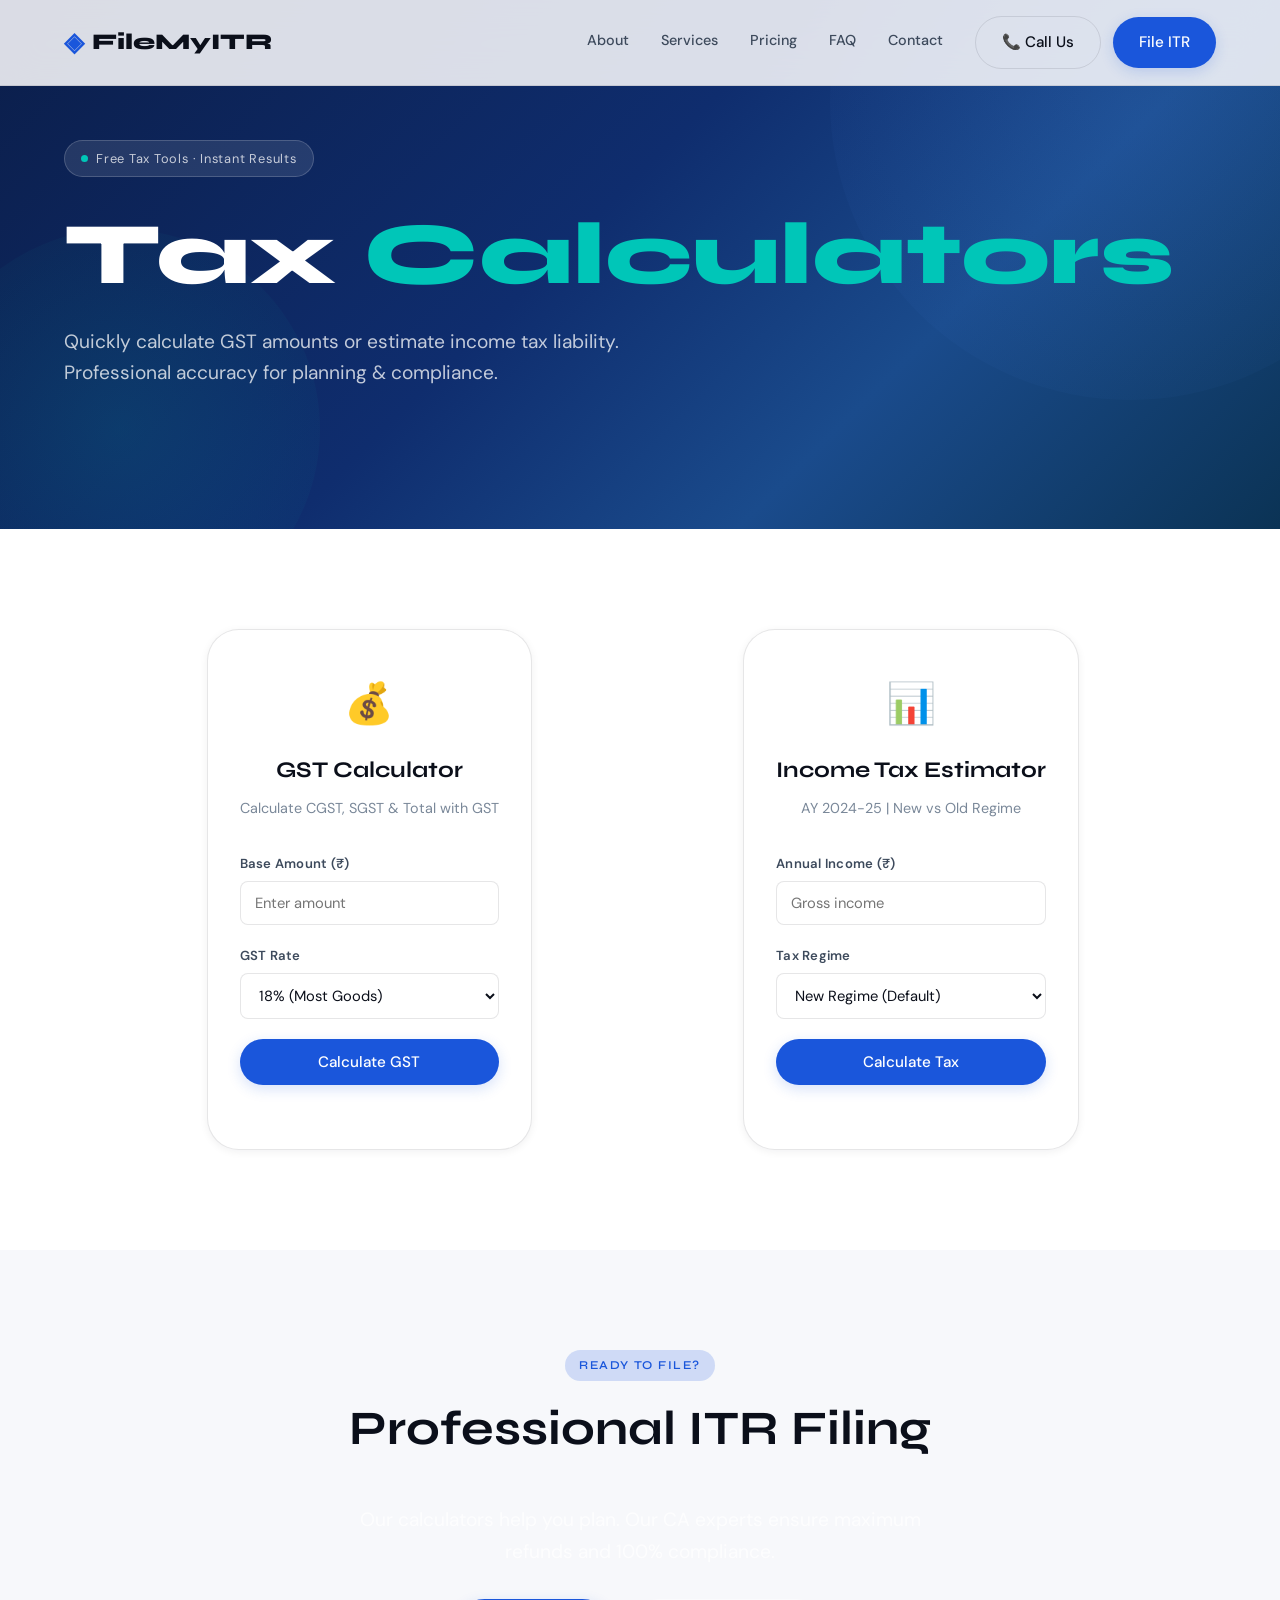
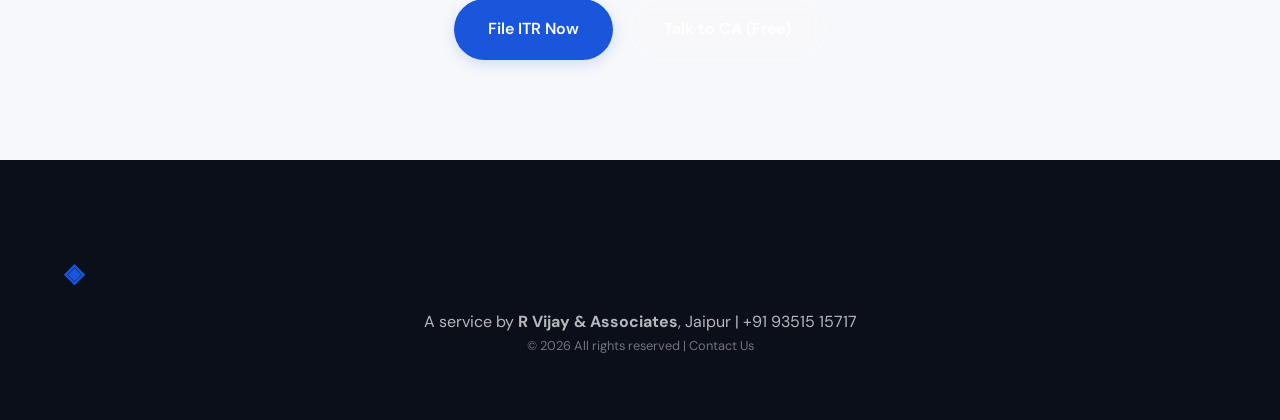
==== tax.html @ 410bfda1 "Add files via upload" ====
<!DOCTYPE html>
<html lang="en">
<head>
  <meta charset="UTF-8">
  <meta name="viewport" content="width=device-width, initial-scale=1.0">
  <title>Tax Calculator | FileMyITR — R Vijay & Associates, Jaipur</title>
  <meta name="description" content="Free GST and Income Tax calculator. Instant calculations for accurate tax planning.">
  
  <link rel="preconnect" href="https://fonts.googleapis.com">
  <link rel="preconnect" href="https://fonts.gstatic.com" crossorigin>
  <link href="https://fonts.googleapis.com/css2?family=Syne:wght@400;500;600;700;800&family=DM+Sans:ital,opsz,wght@0,9..40,300;0,9..40,400;0,9..40,500;1,9..40,300&display=swap" rel="stylesheet">
  <link rel="stylesheet" href="style.css">
</head>
<body>

  <!-- NAVBAR - Copied from index.html -->
  <header class="navbar" id="navbar">
    <div class="container nav-inner">
      <a href="index.html" class="logo">
        <span class="logo-icon">◈</span>
        <span>FileMyITR</span>
      </a>
      <nav class="nav-links" id="navLinks">
        <a href="index.html#about">About</a>
        <a href="index.html#services">Services</a>
        <a href="index.html#pricing">Pricing</a>
        <a href="index.html#faq">FAQ</a>
        <a href="index.html#contact">Contact</a>
      </nav>
      <div class="nav-right">
        <a href="tel:+919351515717" class="btn btn-ghost">📞 Call Us</a>
        <a href="index.html#contact" class="btn btn-primary">File ITR</a>
        <button class="hamburger" id="hamburger" aria-label="Menu">
          <span></span><span></span><span></span>
        </button>
      </div>
    </div>
  </header>

  <!-- HERO CALCULATOR SECTION -->
  <section class="hero-calculator">
    <div class="hero-bg-shapes">
      <div class="shape shape-1"></div>
      <div class="shape shape-2"></div>
    </div>
    <div class="container">
      <div class="hero-badge">
        <span class="badge-dot"></span>
        Free Tax Tools · Instant Results
      </div>
      <h1 class="hero-title">
        Tax <em>Calculators</em>
      </h1>
      <p class="hero-sub">Quickly calculate GST amounts or estimate income tax liability. Professional accuracy for planning & compliance.</p>
    </div>
  </section>

  <!-- CALCULATORS GRID -->
  <section class="calculators section-pad">
    <div class="container">
      
      <!-- GST Calculator -->
      <div class="calc-card">
        <div class="calc-header">
          <div class="mini-icon">💰</div>
          <h3>GST Calculator</h3>
          <p>Calculate CGST, SGST & Total with GST</p>
        </div>
        
        <div class="calc-form">
          <div class="field">
            <label>Base Amount (₹)</label>
            <input type="number" id="gstAmount" placeholder="Enter amount" min="0" step="0.01">
          </div>
          <div class="field">
            <label>GST Rate</label>
            <select id="gstRate">
              <option value="5">5% (Restaurant)</option>
              <option value="12">12% (Standard)</option>
              <option value="18" selected>18% (Most Goods)</option>
              <option value="28">28% (Luxury)</option>
            </select>
          </div>
          <button class="btn btn-primary btn-full" onclick="calcGST()">Calculate GST</button>
        </div>

        <div id="gstResult" class="calc-result" style="display:none;">
          <div class="invoice-box">
            <div class="line"><span>Base Amount</span><span id="baseAmt">₹0</span></div>
            <div class="line"><span>CGST (@ <span id="cgstRate">9</span>%)</span><span id="cgstAmt">₹0</span></div>
            <div class="line"><span>SGST (@ <span id="sgstRate">9</span>%)</span><span id="sgstAmt">₹0</span></div>
            <hr>
            <div class="line total"><span>Invoice Total</span><span id="totalGst">₹0</span></div>
          </div>
        </div>
      </div>

      <!-- Income Tax Calculator -->
      <div class="calc-card">
        <div class="calc-header">
          <div class="mini-icon">📊</div>
          <h3>Income Tax Estimator</h3>
          <p>AY 2024-25 | New vs Old Regime</p>
        </div>
        
        <div class="calc-form">
          <div class="field">
            <label>Annual Income (₹)</label>
            <input type="number" id="incomeAmt" placeholder="Gross income" min="0" step="1000">
          </div>
          <div class="field">
            <label>Tax Regime</label>
            <select id="taxRegime">
              <option value="new">New Regime (Default)</option>
              <option value="old">Old Regime (with deductions)</option>
            </select>
          </div>
          <button class="btn btn-primary btn-full" onclick="calcIncomeTax()">Calculate Tax</button>
        </div>

        <div id="taxResult" class="calc-result" style="display:none;">
          <div class="invoice-box">
            <div class="line"><span>Gross Income</span><span id="grossInc">₹0</span></div>
            <hr>
            <div class="line"><span>Tax Payable</span><span id="taxPayable">₹0</span></div>
            <div class="line total"><span>Net Income (After Tax)</span><span id="netIncome">₹0</span></div>
          </div>
        </div>
      </div>

    </div>
  </section>

  <!-- CTA SECTION -->
  <section class="cta-section section-pad">
    <div class="container">
      <div class="text-center">
        <p class="label-tag">Ready to File?</p>
        <h2 class="section-heading">Professional ITR Filing</h2>
        <p class="hero-sub" style="max-width: 580px; margin: 0 auto 2rem;">Our calculators help you plan. Our CA experts ensure maximum refunds and 100% compliance.</p>
        <div style="display: flex; gap: 1rem; justify-content: center; flex-wrap: wrap;">
          <a href="index.html#contact" class="btn btn-primary btn-lg">File ITR Now</a>
          <a href="tel:+919351515717" class="btn btn-outline btn-lg">Talk to CA (Free)</a>
        </div>
      </div>
    </div>
  </section>

  <!-- FOOTER - Simplified -->
  <footer class="footer">
    <div class="container">
      <div style="text-align: center; padding: 2rem 0;">
        <div class="logo" style="margin-bottom: 1rem;">
          <span class="logo-icon">◈</span>
          <span>FileMyITR</span>
        </div>
        <p>A service by <strong>R Vijay & Associates</strong>, Jaipur | <a href="tel:+919351515717">+91 93515 15717</a></p>
        <p style="font-size: 0.8rem; opacity: 0.6;">© 2026 All rights reserved | <a href="index.html#contact">Contact Us</a></p>
      </div>
    </div>
  </footer>

  <script src="script.js"></script>
  <script>
    // GST Calculator (Enhanced)
    function calcGST() {
      const amount = parseFloat(document.getElementById('gstAmount').value) || 0;
      const rate = parseFloat(document.getElementById('gstRate').value);
      
      if (amount <= 0) return;

      const gstAmt = (amount * rate) / 100;
      const cgst = gstAmt / 2;
      const sgst = gstAmt / 2;
      const total = amount + gstAmt;

      document.getElementById('baseAmt').textContent = `₹${amount.toLocaleString()}`;
      document.getElementById('cgstRate').textContent = (rate/2);
      document.getElementById('cgstAmt').textContent = `₹${cgst.toLocaleString(undefined, {minimumFractionDigits: 0, maximumFractionDigits: 2})}`;
      document.getElementById('sgstRate').textContent = (rate/2);
      document.getElementById('sgstAmt').textContent = `₹${sgst.toLocaleString(undefined, {minimumFractionDigits: 0, maximumFractionDigits: 2})}`;
      document.getElementById('totalGst').textContent = `₹${total.toLocaleString(undefined, {minimumFractionDigits: 0, maximumFractionDigits: 2})}`;
      
      document.getElementById('gstResult').style.display = 'block';
    }

    // Income Tax Calculator (AY 2024-25 New Regime Simplified)
    function calcIncomeTax() {
      const income = parseFloat(document.getElementById('incomeAmt').value) || 0;
      const regime = document.getElementById('taxRegime').value;
      
      if (income <= 0) return;

      let tax = 0;
      if (regime === 'new') {
        // New Tax Regime AY 2024-25 (rebate up to 7L)
        if (income <= 300000) tax = 0;
        else if (income <= 700000) tax = Math.max(0, (income - 300000) * 0.05 - 25000); // rebate
        else if (income <= 1000000) tax = 25000 + (income - 700000) * 0.10;
        else if (income <= 1200000) tax = 75000 + (income - 1000000) * 0.15;
        else if (income <= 1500000) tax = 135000 + (income - 1200000) * 0.20;
        else tax = 195000 + (income - 1500000) * 0.30;
      } else {
        // Old Regime (simplified without deductions)
        if (income <= 250000) tax = 0;
        else if (income <= 500000) tax = (income - 250000) * 0.05;
        else if (income <= 1000000) tax = 12500 + (income - 500000) * 0.20;
        else tax = 112500 + (income - 1000000) * 0.30;
      }

      const netIncome = income - tax;

      document.getElementById('grossInc').textContent = `₹${income.toLocaleString()}`;
      document.getElementById('taxPayable').textContent = `₹${Math.round(tax).toLocaleString()}`;
      document.getElementById('netIncome').textContent = `₹${Math.round(netIncome).toLocaleString()}`;
      
      document.getElementById('taxResult').style.display = 'block';
    }

    // Auto-hide navbar links pointing to index sections
    document.querySelectorAll('nav a[href^="#"]').forEach(link => {
      link.href = link.href.replace('#', 'index.html#');
    });
  </script>
</body>
</html>
---- style.css ----
/* ═══════════════════════════════════════════
   FileMyITR — Professional Stylesheet
   R Vijay & Associates, Jaipur
   Theme: Clean Editorial / Finance Professional
═══════════════════════════════════════════ */

/* ── Reset & Base ── */
*, *::before, *::after {
  box-sizing: border-box;
  margin: 0;
  padding: 0;
}

:root {
  /* Core Palette */
  --ink:        #0b0f1a;
  --ink-light:  #3d4a5c;
  --ink-muted:  #7a8899;
  --surface:    #f7f8fb;
  --surface-2:  #eef1f7;
  --white:      #ffffff;

  /* Brand */
  --brand:      #1a56db;
  --brand-dark: #1442b5;
  --brand-glow: rgba(26, 86, 219, 0.18);
  --accent:     #00c6b8;
  --accent-soft:rgba(0, 198, 184, 0.12);

  /* Utility */
  --success:    #10b981;
  --border:     rgba(11, 15, 26, 0.10);
  --shadow-sm:  0 2px 8px rgba(11,15,26,0.06);
  --shadow-md:  0 8px 30px rgba(11,15,26,0.10);
  --shadow-lg:  0 20px 60px rgba(11,15,26,0.14);

  /* Type */
  --font-display: 'Syne', sans-serif;
  --font-body:    'DM Sans', sans-serif;

  /* Spacing */
  --section-pad: 100px 20px;
  --radius-sm:   8px;
  --radius-md:   14px;
  --radius-lg:   24px;
  --radius-xl:   32px;
}

html { scroll-behavior: smooth; }

body {
  font-family: var(--font-body);
  background: var(--surface);
  color: var(--ink);
  line-height: 1.65;
  overflow-x: hidden;
  -webkit-font-smoothing: antialiased;
}

a { text-decoration: none; color: inherit; }

img { max-width: 100%; display: block; }

ul { list-style: none; padding: 0; }

.container {
  max-width: 1200px;
  margin: 0 auto;
  padding: 0 24px;
}

.section-pad { padding: var(--section-pad); }

.text-center { text-align: center; }

/* ── Typography ── */
.label-tag {
  display: inline-block;
  font-family: var(--font-display);
  font-size: 0.75rem;
  font-weight: 600;
  letter-spacing: 0.12em;
  text-transform: uppercase;
  color: var(--brand);
  background: var(--brand-glow);
  padding: 6px 14px;
  border-radius: 50px;
  margin-bottom: 1.2rem;
}

.text-center .label-tag {
  display: block;
  width: fit-content;
  margin-left: auto;
  margin-right: auto;
}

.section-heading {
  font-family: var(--font-display);
  font-size: clamp(2rem, 4vw, 3rem);
  font-weight: 700;
  color: var(--ink);
  line-height: 1.15;
  margin-bottom: 3rem;
}

/* ── Buttons ── */
.btn {
  display: inline-flex;
  align-items: center;
  gap: 8px;
  font-family: var(--font-body);
  font-size: 0.95rem;
  font-weight: 500;
  padding: 13px 26px;
  border-radius: 50px;
  border: none;
  cursor: pointer;
  transition: all 0.2s ease;
  white-space: nowrap;
}

.btn-sm {
  padding: 10px 20px;
  font-size: 0.9rem;
}

.btn-primary {
  background: var(--brand);
  color: var(--white);
  box-shadow: 0 4px 14px var(--brand-glow);
}
.btn-primary:hover {
  background: var(--brand-dark);
  transform: translateY(-2px);
  box-shadow: 0 6px 20px rgba(26, 86, 219, 0.30);
}

.btn-ghost {
  background: transparent;
  color: var(--ink);
  border: 1.5px solid var(--border);
}
.btn-ghost:hover {
  background: var(--surface-2);
}

.btn-outline {
  background: rgba(255,255,255,0.12);
  color: var(--white);
  border: 1.5px solid rgba(255,255,255,0.35);
  backdrop-filter: blur(8px);
}
.btn-outline:hover {
  background: rgba(255,255,255,0.22);
  border-color: rgba(255,255,255,0.6);
}

.btn-outline-dark {
  background: transparent;
  color: var(--ink);
  border: 1.5px solid var(--border);
}
.btn-outline-dark:hover {
  background: var(--surface-2);
  border-color: var(--brand);
  color: var(--brand);
}

.btn-lg {
  padding: 16px 34px;
  font-size: 1rem;
  font-weight: 600;
}

.btn-full {
  width: 100%;
  justify-content: center;
}

.btn-arrow {
  transition: transform 0.2s;
}
.btn:hover .btn-arrow { transform: translateX(4px); }

/* ══════════════════════════════
   TAX CALCULATOR PAGE STYLES
══════════════════════════════ */
.hero-calculator {
  background: linear-gradient(135deg, #0b1e4a 0%, #0f2d6e 45%, #1a4b8c 70%, #0b3355 100%);
  color: var(--white);
  padding: 140px 24px 100px;
  position: relative;
  overflow: hidden;
}

.calculators {
  background: var(--white);
}

.calc-card {
  background: var(--white);
  border: 1px solid var(--border);
  border-radius: var(--radius-xl);
  padding: 2.5rem 2rem;
  max-width: 500px;
  margin: 0 auto;
  box-shadow: var(--shadow-sm);
}

.calc-header {
  text-align: center;
  margin-bottom: 2rem;
}

.calc-header .mini-icon {
  font-size: 2.5rem;
  margin-bottom: 1rem;
  display: block;
}

.calc-header h3 {
  font-family: var(--font-display);
  font-size: 1.4rem;
  margin-bottom: 0.5rem;
}

.calc-header p {
  color: var(--ink-muted);
  font-size: 0.9rem;
}

.calculators .container {
  display: grid;
  grid-template-columns: repeat(auto-fit, minmax(450px, 1fr));
  gap: 2rem;
  max-width: 1100px;
}

.calc-form {
  margin-bottom: 1.5rem;
}

.calc-form .field {
  margin-bottom: 1.25rem;
}

.calc-result {
  background: var(--surface);
  border-radius: var(--radius-md);
  padding: 1.5rem;
  border: 1px solid var(--border);
}

.invoice-box {
  font-size: 0.95rem;
}

.invoice-box .line {
  display: flex;
  justify-content: space-between;
  padding: 0.75rem 0;
  border-bottom: 1px solid var(--border);
}

.invoice-box .line:last-child {
  border-bottom: none;
  font-weight: 600;
  color: var(--ink);
  margin-top: 0.5rem;
}

.invoice-box hr {
  border: none;
  height: 1px;
  background: var(--border);
  margin: 1rem 0;
}

.cta-section {
  background: var(--surface);
}

/* ══════════════════════════════
   NAVBAR
══════════════════════════════ */
.navbar {
  position: fixed;
  top: 0;
  width: 100%;
  z-index: 1000;
  background: rgba(247, 248, 251, 0.88);
  backdrop-filter: blur(18px);
  -webkit-backdrop-filter: blur(18px);
  border-bottom: 1px solid var(--border);
  transition: box-shadow 0.3s, background 0.3s;
}

.navbar.scrolled {
  background: rgba(255, 255, 255, 0.97);
  box-shadow: var(--shadow-md);
}

.nav-inner {
  display: flex;
  align-items: center;
  gap: 2rem;
  padding: 1rem 24px;
}

.logo {
  display: flex;
  align-items: center;
  gap: 8px;
  font-family: var(--font-display);
  font-size: 1.4rem;
  font-weight: 800;
  color: var(--ink);
}

.logo-icon {
  color: var(--brand);
  font-size: 1.6rem;
  line-height: 1;
}

.nav-links {
  display: flex;
  align-items: center;
  gap: 2rem;
  margin-left: auto;
}

.nav-links a {
  font-size: 0.9rem;
  font-weight: 500;
  color: var(--ink-light);
  position: relative;
  padding-bottom: 3px;
  transition: color 0.2s;
}

.nav-links a::after {
  content: '';
  position: absolute;
  bottom: 0; left: 0;
  width: 0; height: 2px;
  background: var(--brand);
  border-radius: 2px;
  transition: width 0.25s ease;
}

.nav-links a:hover { color: var(--brand); }
.nav-links a:hover::after { width: 100%; }

.nav-right {
  display: flex;
  align-items: center;
  gap: 0.75rem;
}

.hamburger {
  display: none;
  flex-direction: column;
  gap: 5px;
  background: none;
  border: none;
  cursor: pointer;
  padding: 6px;
}

.hamburger span {
  display: block;
  width: 22px;
  height: 2px;
  background: var(--ink);
  border-radius: 2px;
  transition: all 0.3s;
}

.hamburger.open span:nth-child(1) { transform: translateY(7px) rotate(45deg); }
.hamburger.open span:nth-child(2) { opacity: 0; }
.hamburger.open span:nth-child(3) { transform: translateY(-7px) rotate(-45deg); }

/* ══════════════════════════════
   HERO
══════════════════════════════ */
.hero {
  position: relative;
  min-height: 100vh;
  display: flex;
  align-items: center;
  background: linear-gradient(135deg, #0b1e4a 0%, #0f2d6e 45%, #1a4b8c 70%, #0b3355 100%);
  color: var(--white);
  overflow: hidden;
  padding: 140px 24px 100px;
}

.hero-bg-shapes {
  position: absolute;
  inset: 0;
  pointer-events: none;
  overflow: hidden;
}

.shape {
  position: absolute;
  border-radius: 50%;
  opacity: 0.12;
}

.shape-1 {
  width: 600px; height: 600px;
  background: radial-gradient(circle, #4f8ef7, transparent);
  top: -200px; right: -150px;
  animation: drift1 18s ease-in-out infinite alternate;
}

.shape-2 {
  width: 400px; height: 400px;
  background: radial-gradient(circle, #00c6b8, transparent);
  bottom: -100px; left: -80px;
  animation: drift2 22s ease-in-out infinite alternate;
}

.shape-3 {
  width: 250px; height: 250px;
  background: radial-gradient(circle, #7eb3ff, transparent);
  top: 40%; left: 50%;
  opacity: 0.08;
  animation: drift1 14s ease-in-out infinite alternate-reverse;
}

@keyframes drift1 {
  from { transform: translate(0, 0) scale(1); }
  to   { transform: translate(40px, -30px) scale(1.1); }
}
@keyframes drift2 {
  from { transform: translate(0, 0) scale(1); }
  to   { transform: translate(-30px, 40px) scale(1.08); }
}

.hero-inner {
  position: relative;
  z-index: 2;
  max-width: 720px;
}

.hero-badge {
  display: inline-flex;
  align-items: center;
  gap: 8px;
  font-size: 0.8rem;
  letter-spacing: 0.06em;
  color: rgba(255,255,255,0.75);
  background: rgba(255,255,255,0.1);
  border: 1px solid rgba(255,255,255,0.18);
  padding: 7px 16px;
  border-radius: 50px;
  margin-bottom: 2rem;
  animation: fadeUp 0.8s ease both;
}

.badge-dot {
  width: 7px; height: 7px;
  background: var(--accent);
  border-radius: 50%;
  animation: pulse 2s ease infinite;
}

@keyframes pulse {
  0%, 100% { opacity: 1; transform: scale(1); }
  50%       { opacity: 0.5; transform: scale(1.4); }
}

.hero-title {
  font-family: var(--font-display);
  font-size: clamp(3rem, 7vw, 5.5rem);
  font-weight: 800;
  line-height: 1.05;
  margin-bottom: 1.5rem;
  animation: fadeUp 0.8s ease 0.1s both;
}

.hero-title em {
  font-style: normal;
  color: var(--accent);
}

.hero-sub {
  font-size: clamp(1rem, 2vw, 1.2rem);
  color: rgba(255,255,255,0.75);
  max-width: 580px;
  margin-bottom: 2.5rem;
  animation: fadeUp 0.8s ease 0.2s both;
}

.hero-actions {
  display: flex;
  gap: 1rem;
  flex-wrap: wrap;
  margin-bottom: 3.5rem;
  animation: fadeUp 0.8s ease 0.3s both;
}

.hero-stats {
  display: flex;
  align-items: center;
  gap: 2rem;
  animation: fadeUp 0.8s ease 0.4s both;
}

.stat strong {
  display: block;
  font-family: var(--font-display);
  font-size: 1.8rem;
  font-weight: 700;
  color: var(--white);
}

.stat span {
  font-size: 0.8rem;
  color: rgba(255,255,255,0.6);
  letter-spacing: 0.04em;
}

.stat-divider {
  width: 1px;
  height: 40px;
  background: rgba(255,255,255,0.18);
}

.hero-scroll-hint {
  position: absolute;
  bottom: 2.5rem;
  left: 50%;
  transform: translateX(-50%);
  display: flex;
  flex-direction: column;
  align-items: center;
  gap: 8px;
  color: rgba(255,255,255,0.4);
  font-size: 0.72rem;
  letter-spacing: 0.12em;
  text-transform: uppercase;
  animation: fadeUp 1s ease 0.8s both;
}

.scroll-line {
  width: 1px;
  height: 40px;
  background: linear-gradient(to bottom, rgba(255,255,255,0.4), transparent);
  animation: scrollPulse 2s ease-in-out infinite;
}

@keyframes scrollPulse {
  0%, 100% { opacity: 0.4; transform: scaleY(1); }
  50%       { opacity: 1; transform: scaleY(1.2); }
}

@keyframes fadeUp {
  from { opacity: 0; transform: translateY(28px); }
  to   { opacity: 1; transform: translateY(0); }
}

/* ══════════════════════════════
   ABOUT
══════════════════════════════ */
.about {
  background: var(--white);
}

.about-grid {
  display: grid;
  grid-template-columns: 1fr 1fr;
  gap: 5rem;
  align-items: center;
}

.about-left .section-heading { margin-bottom: 1.25rem; }

.about-desc {
  color: var(--ink-light);
  font-size: 1.05rem;
  margin-bottom: 1.5rem;
}

.about-desc strong { color: var(--ink); }

.about-left .btn { margin-top: 0.75rem; }

.services-grid-mini {
  display: grid;
  grid-template-columns: repeat(2, 1fr);
  gap: 1rem;
}

.mini-card {
  background: var(--surface);
  border: 1px solid var(--border);
  border-radius: var(--radius-md);
  padding: 1.25rem 1rem;
  display: flex;
  align-items: center;
  gap: 0.75rem;
  font-size: 0.9rem;
  font-weight: 500;
  color: var(--ink);
  transition: all 0.2s;
}

.mini-card:hover {
  background: var(--white);
  border-color: var(--brand);
  transform: translateY(-3px);
  box-shadow: var(--shadow-sm);
  color: var(--brand);
}

.mini-icon { font-size: 1.4rem; }

/* ══════════════════════════════
   SERVICES
══════════════════════════════ */
.services {
  background: var(--surface);
}

.services-grid {
  display: grid;
  grid-template-columns: repeat(3, 1fr);
  gap: 1.5rem;
}

.service-card {
  background: var(--white);
  border: 1px solid var(--border);
  border-radius: var(--radius-lg);
  padding: 2.25rem 2rem;
  position: relative;
  transition: all 0.3s ease;
  overflow: hidden;
}

.service-card::after {
  content: '';
  position: absolute;
  bottom: 0; left: 0; right: 0;
  height: 3px;
  background: linear-gradient(90deg, var(--brand), var(--accent));
  transform: scaleX(0);
  transition: transform 0.3s ease;
  transform-origin: left;
}

.service-card:hover {
  box-shadow: var(--shadow-md);
  transform: translateY(-6px);
  border-color: transparent;
}

.service-card:hover::after { transform: scaleX(1); }


.sc-number {
  font-family: var(--font-display);
  font-size: 2.5rem;
  font-weight: 800;
  color: var(--ink);
  margin-bottom: 1rem;
  line-height: 1;
  transition: color 0.3s;
}


.service-card:hover .sc-number { color: rgba(26, 86, 219, 0.12); }

.service-card h3 {
  font-family: var(--font-display);
  font-size: 1.1rem;
  font-weight: 700;
  color: var(--ink);
  margin-bottom: 0.6rem;
}

.service-card p {
  font-size: 0.9rem;
  color: var(--ink-muted);
  line-height: 1.6;
}

/* ══════════════════════════════
   WHY US
══════════════════════════════ */
.why-us {
  background: linear-gradient(135deg, var(--ink) 0%, #1a2840 100%);
  padding: var(--section-pad);
}

.why-grid {
  display: grid;
  grid-template-columns: repeat(4, 1fr);
  gap: 2rem;
}

.why-item {
  text-align: center;
  color: var(--white);
}

.why-icon {
  font-size: 2.5rem;
  margin-bottom: 1rem;
  display: inline-block;
  background: rgba(255,255,255,0.08);
  width: 72px; height: 72px;
  line-height: 72px;
  text-align: center;
  border-radius: var(--radius-md);
  border: 1px solid rgba(255,255,255,0.1);
  transition: all 0.3s;
}

.why-item:hover .why-icon {
  background: var(--brand);
  border-color: var(--brand);
  transform: translateY(-4px);
}

.why-item h4 {
  font-family: var(--font-display);
  font-size: 1.05rem;
  font-weight: 700;
  margin-bottom: 0.5rem;
}

.why-item p {
  font-size: 0.88rem;
  color: rgba(255,255,255,0.6);
  line-height: 1.6;
}

/* ══════════════════════════════
   PRICING
══════════════════════════════ */
.pricing {
  background: var(--white);
}

.pricing-grid {
  display: grid;
  grid-template-columns: repeat(3, 1fr);
  gap: 1.5rem;
  max-width: 980px;
  margin: 0 auto;
  align-items: stretch;
}

.price-card {
  background: var(--surface);
  border: 1.5px solid var(--border);
  border-radius: var(--radius-xl);
  padding: 2.5rem 2rem;
  display: flex;
  flex-direction: column;
  position: relative;
  transition: all 0.3s ease;
}

.price-card:hover {
  transform: translateY(-6px);
  box-shadow: var(--shadow-md);
}

.price-card--featured {
  background: var(--ink);
  border-color: var(--ink);
  color: var(--white);
  transform: scale(1.03);
}

.price-card--featured:hover { transform: scale(1.03) translateY(-6px); }

.featured-badge {
  position: absolute;
  top: -14px;
  left: 50%;
  transform: translateX(-50%);
  background: var(--accent);
  color: var(--ink);
  font-size: 0.72rem;
  font-weight: 700;
  letter-spacing: 0.08em;
  text-transform: uppercase;
  padding: 5px 16px;
  border-radius: 50px;
  white-space: nowrap;
}

.plan-label {
  font-family: var(--font-display);
  font-size: 0.85rem;
  font-weight: 700;
  letter-spacing: 0.1em;
  text-transform: uppercase;
  color: var(--brand);
  margin-bottom: 0.75rem;
}

.price-card--featured .plan-label { color: var(--accent); }

.plan-price {
  font-family: var(--font-display);
  font-size: 3.5rem;
  font-weight: 800;
  color: var(--ink);
  line-height: 1;
  margin-bottom: 0.4rem;
}

.price-card--featured .plan-price { color: var(--white); }

.currency {
  font-size: 1.8rem;
  vertical-align: super;
}

.plan-tagline {
  font-size: 0.85rem;
  color: var(--ink-muted);
  margin-bottom: 1.75rem;
}

.price-card--featured .plan-tagline { color: rgba(255,255,255,0.55); }

.plan-features {
  flex: 1;
  margin-bottom: 2rem;
}

.plan-features li {
  display: flex;
  align-items: center;
  gap: 10px;
  font-size: 0.9rem;
  color: var(--ink-light);
  padding: 0.5rem 0;
  border-bottom: 1px solid var(--border);
}

.price-card--featured .plan-features li {
  color: rgba(255,255,255,0.8);
  border-color: rgba(255,255,255,0.08);
}

.check {
  color: var(--success);
  font-weight: 700;
  flex-shrink: 0;
}

.pricing-note {
  text-align: center;
  font-size: 0.85rem;
  color: var(--ink-muted);
  margin-top: 2.5rem;
}

.pricing-note a {
  color: var(--brand);
  font-weight: 500;
}

/* ══════════════════════════════
   FAQ
══════════════════════════════ */
.faq {
  background: var(--surface);
}

.faq-container { max-width: 740px; }

.faq-list { margin-top: 0; }

.faq-item {
  border: 1px solid var(--border);
  border-radius: var(--radius-md);
  margin-bottom: 0.75rem;
  background: var(--white);
  overflow: hidden;
  transition: box-shadow 0.2s;
}

.faq-item.open { box-shadow: var(--shadow-sm); }

.faq-q {
  width: 100%;
  display: flex;
  justify-content: space-between;
  align-items: center;
  gap: 1rem;
  padding: 1.25rem 1.5rem;
  background: none;
  border: none;
  cursor: pointer;
  text-align: left;
  font-family: var(--font-body);
  font-size: 0.95rem;
  font-weight: 500;
  color: var(--ink);
  transition: color 0.2s;
}

.faq-q:hover { color: var(--brand); }

.faq-item.open .faq-q { color: var(--brand); }

.faq-icon {
  font-size: 1.4rem;
  font-weight: 300;
  color: var(--ink-muted);
  transition: transform 0.3s ease, color 0.2s;
  flex-shrink: 0;
  line-height: 1;
}

.faq-item.open .faq-icon {
  transform: rotate(45deg);
  color: var(--brand);
}

.faq-a {
  max-height: 0;
  overflow: hidden;
  transition: max-height 0.35s cubic-bezier(0.4, 0, 0.2, 1),
              padding 0.25s ease;
  padding: 0 1.5rem;
}

.faq-item.open .faq-a {
  max-height: 300px;
  padding: 0 1.5rem 1.25rem;
}

.faq-a p {
  font-size: 0.9rem;
  color: var(--ink-light);
  line-height: 1.7;
}

/* ══════════════════════════════
   CONTACT
══════════════════════════════ */
.contact {
  background: var(--white);
}

.contact-grid {
  display: grid;
  grid-template-columns: 1fr 1.2fr;
  gap: 4rem;
  align-items: start;
  margin-top: 1rem;
}

.contact-info {
  display: flex;
  flex-direction: column;
  gap: 1.5rem;
}

.info-block {
  display: flex;
  gap: 1rem;
  align-items: flex-start;
}

.info-icon {
  font-size: 1.4rem;
  width: 46px;
  height: 46px;
  background: var(--surface);
  border: 1px solid var(--border);
  border-radius: var(--radius-sm);
  display: flex;
  align-items: center;
  justify-content: center;
  flex-shrink: 0;
}

.info-block strong {
  display: block;
  font-size: 0.8rem;
  font-weight: 600;
  letter-spacing: 0.06em;
  text-transform: uppercase;
  color: var(--ink-muted);
  margin-bottom: 0.3rem;
}

.info-block p {
  font-size: 0.9rem;
  color: var(--ink-light);
  line-height: 1.6;
}

.info-block a {
  color: var(--brand);
  transition: color 0.2s;
}

.info-block a:hover { color: var(--brand-dark); }

.map-wrap {
  border-radius: var(--radius-md);
  overflow: hidden;
  border: 1px solid var(--border);
}

/* Contact Form */
.contact-form-wrap {
  background: var(--surface);
  border: 1px solid var(--border);
  border-radius: var(--radius-xl);
  padding: 2.5rem;
}

.form-row {
  display: grid;
  grid-template-columns: 1fr 1fr;
  gap: 1rem;
}

.field {
  display: flex;
  flex-direction: column;
  gap: 0.4rem;
  margin-bottom: 1.1rem;
}

.field label {
  font-size: 0.82rem;
  font-weight: 600;
  color: var(--ink-light);
  letter-spacing: 0.02em;
}

.field input,
.field select,
.field textarea {
  font-family: var(--font-body);
  font-size: 0.92rem;
  padding: 11px 14px;
  border: 1.5px solid var(--border);
  border-radius: var(--radius-sm);
  background: var(--white);
  color: var(--ink);
  outline: none;
  transition: border-color 0.2s, box-shadow 0.2s;
  width: 100%;
}

.field input:focus,
.field select:focus,
.field textarea:focus {
  border-color: var(--brand);
  box-shadow: 0 0 0 3px var(--brand-glow);
}

.field textarea { resize: vertical; min-height: 100px; }

.form-note {
  text-align: center;
  font-size: 0.8rem;
  color: var(--ink-muted);
  margin-top: 0.75rem;
}

.form-success {
  text-align: center;
  padding: 2rem;
}

.success-icon { font-size: 3rem; margin-bottom: 1rem; }

.form-success h3 {
  font-family: var(--font-display);
  font-size: 1.5rem;
  margin-bottom: 0.5rem;
}

.form-success p { color: var(--ink-muted); }

/* ══════════════════════════════
   FOOTER
══════════════════════════════ */
.footer {
  background: var(--ink);
  color: rgba(255,255,255,0.7);
  padding: 4rem 24px 2rem;
}

.footer-grid {
  display: grid;
  grid-template-columns: 1.5fr 1fr 0.8fr 1.2fr;
  gap: 3rem;
  padding-bottom: 3rem;
  border-bottom: 1px solid rgba(255,255,255,0.08);
  margin-bottom: 2rem;
}

.footer-logo { margin-bottom: 1rem; color: var(--white); }

.footer-brand p {
  font-size: 0.88rem;
  line-height: 1.7;
  max-width: 240px;
}

.footer-brand strong { color: var(--white); }

.footer-col h5 {
  font-family: var(--font-display);
  font-size: 0.8rem;
  font-weight: 700;
  letter-spacing: 0.1em;
  text-transform: uppercase;
  color: var(--white);
  margin-bottom: 1.1rem;
}

.footer-col ul li {
  font-size: 0.88rem;
  margin-bottom: 0.55rem;
}

.footer-col ul li a {
  color: rgba(255,255,255,0.6);
  transition: color 0.2s;
}

.footer-col ul li a:hover { color: var(--accent); }

.footer-contact li {
  display: flex;
  gap: 8px;
  align-items: flex-start;
}

.footer-bottom {
  text-align: center;
}

.footer-bottom p {
  font-size: 0.82rem;
  margin-bottom: 0.3rem;
}

.footer-disclaimer {
  color: rgba(255,255,255,0.3);
  font-size: 0.75rem !important;
}

/* ══════════════════════════════
   SCROLL ANIMATIONS
══════════════════════════════ */
.reveal {
  opacity: 0;
  transform: translateY(30px);
  transition: opacity 0.65s ease, transform 0.65s ease;
}

.reveal.visible {
  opacity: 1;
  transform: translateY(0);
}

.reveal-delay-1 { transition-delay: 0.1s; }
.reveal-delay-2 { transition-delay: 0.2s; }
.reveal-delay-3 { transition-delay: 0.3s; }

/* ══════════════════════════════
   RESPONSIVE — TABLET
══════════════════════════════ */
@media (max-width: 1024px) {
  .services-grid { grid-template-columns: repeat(2, 1fr); }
  .why-grid { grid-template-columns: repeat(2, 1fr); }
  .footer-grid { grid-template-columns: 1fr 1fr; }
}

/* ══════════════════════════════
   RESPONSIVE — MOBILE
══════════════════════════════ */
@media (max-width: 768px) {
  :root { --section-pad: 70px 20px; }

  /* Navbar */
  .nav-links {
    display: none;
    position: fixed;
    top: 70px;
    left: 0; right: 0;
    background: var(--white);
    flex-direction: column;
    gap: 0;
    padding: 1rem 0 1.5rem;
    border-bottom: 1px solid var(--border);
    box-shadow: var(--shadow-md);
  }

  .nav-links.open { display: flex; }

  .nav-links a {
    padding: 0.85rem 24px;
    font-size: 1rem;
  }

  .nav-links a::after { display: none; }

  .hamburger { display: flex; }
  .nav-right .btn-ghost { display: none; }

  /* Hero */
  .hero { min-height: auto; padding: 120px 20px 80px; }
  .hero-stats { flex-wrap: wrap; gap: 1.25rem; }
  .stat-divider { display: none; }

  /* About */
  .about-grid { grid-template-columns: 1fr; gap: 2.5rem; }
  .services-grid-mini { grid-template-columns: repeat(2, 1fr); }

  /* Services */
  .services-grid { grid-template-columns: 1fr; }

  /* Why Us */
  .why-grid { grid-template-columns: repeat(2, 1fr); }

  /* Pricing */
  .pricing-grid { grid-template-columns: 1fr; }
  .price-card--featured { transform: none; }
  .price-card--featured:hover { transform: translateY(-6px); }

  /* Contact */
  .contact-grid { grid-template-columns: 1fr; gap: 2rem; }
  .form-row { grid-template-columns: 1fr; }

  /* Footer */
  .footer-grid { grid-template-columns: 1fr; gap: 2rem; }
}

@media (max-width: 480px) {
  .hero-title { font-size: clamp(2.4rem, 10vw, 3rem); }
  .hero-actions { flex-direction: column; }
  .hero-actions .btn { width: 100%; justify-content: center; }
  .why-grid { grid-template-columns: 1fr; }
  .contact-form-wrap { padding: 1.5rem; }
}
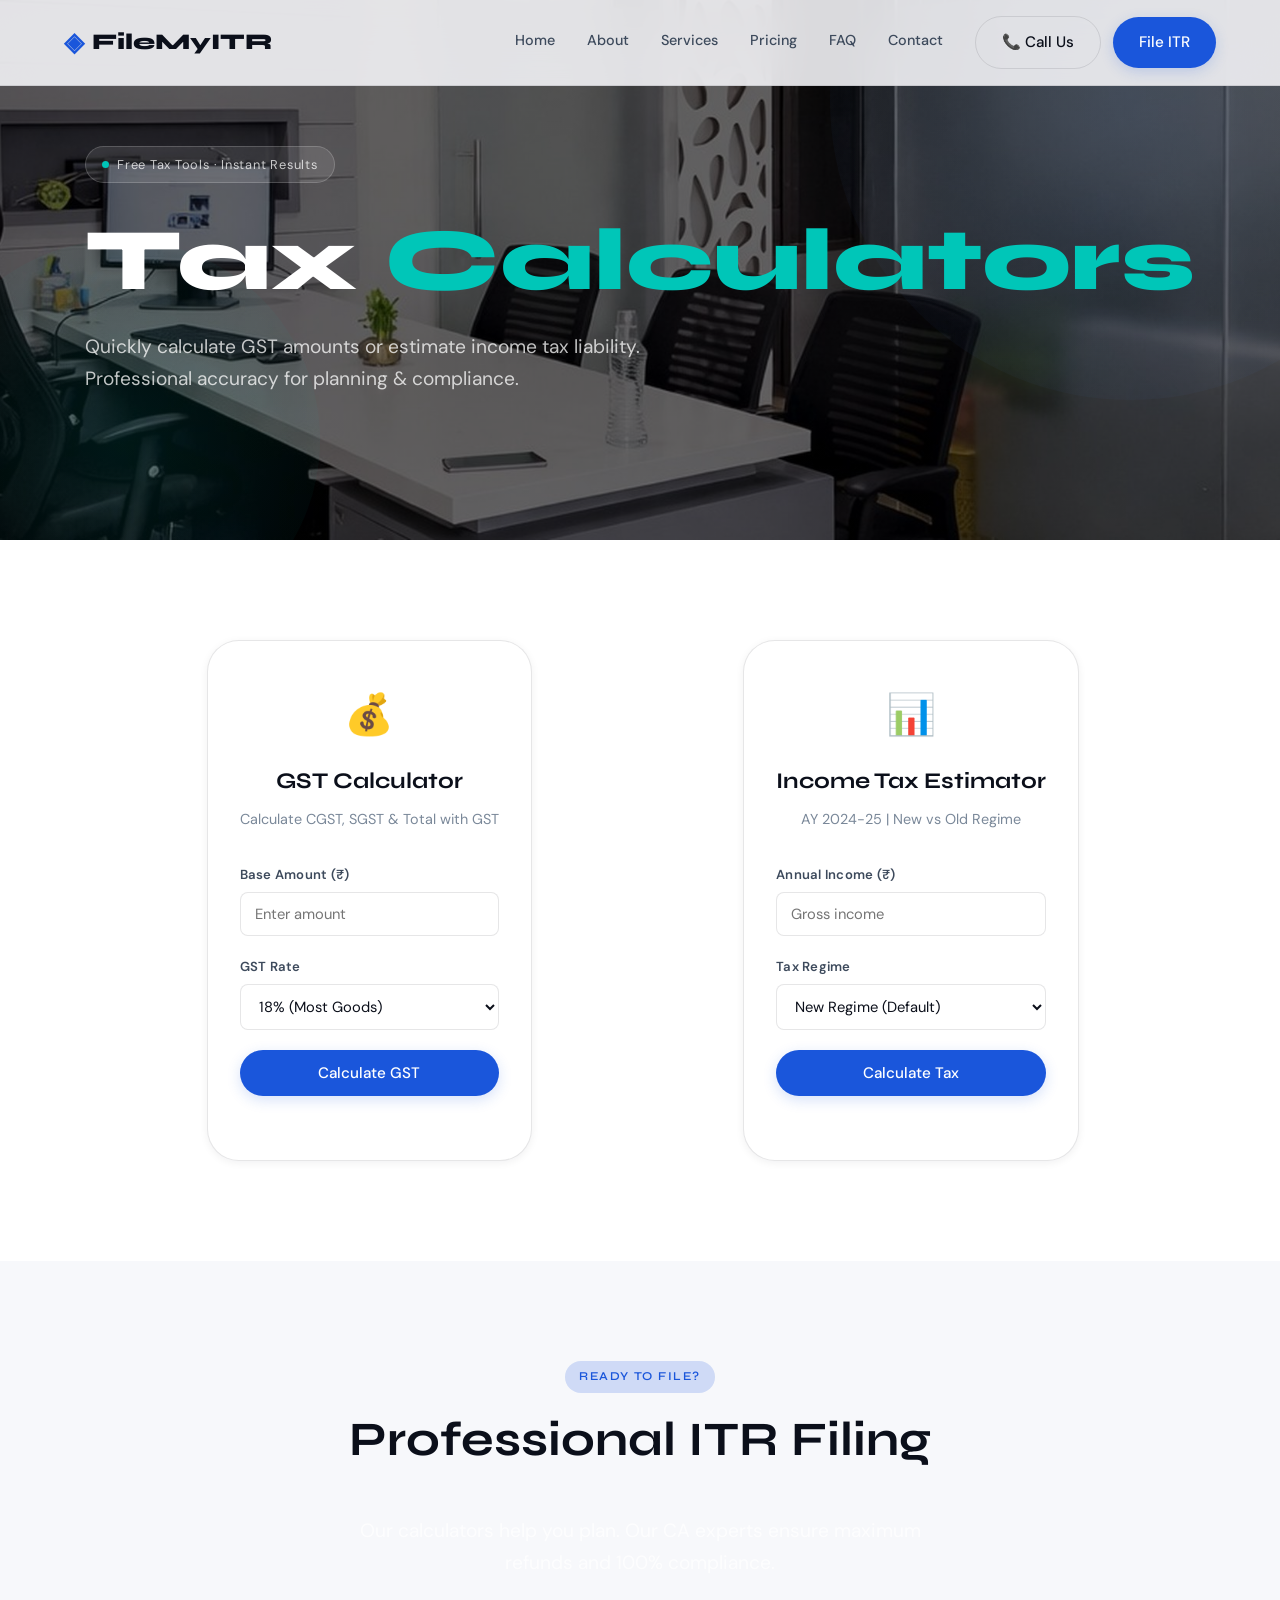
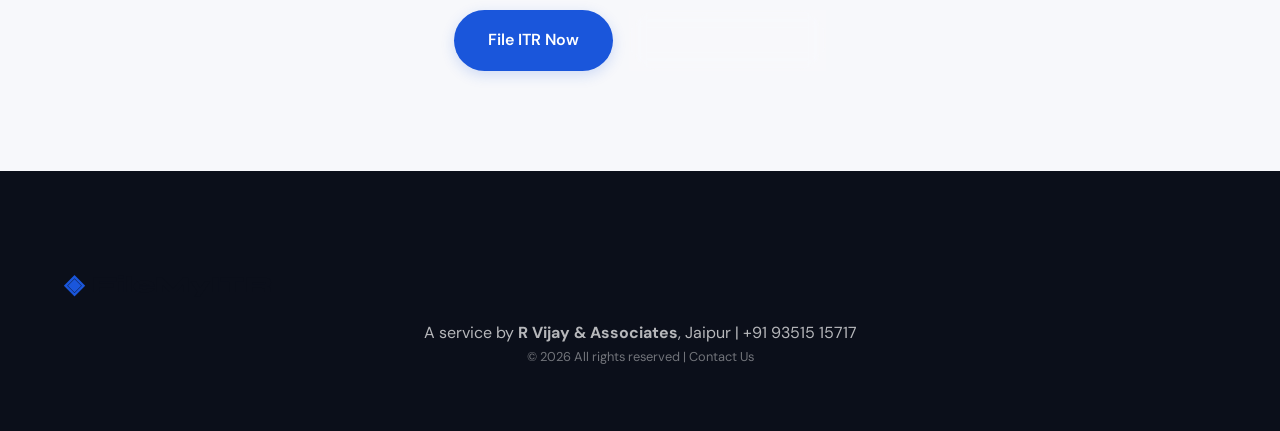
==== commit 4d621d65: "Add files via upload" ====
--- a/tax.html
+++ b/tax.html
@@ -5,7 +5,7 @@
   <meta name="viewport" content="width=device-width, initial-scale=1.0">
   <title>Tax Calculator | FileMyITR — R Vijay & Associates, Jaipur</title>
   <meta name="description" content="Free GST and Income Tax calculator. Instant calculations for accurate tax planning.">
-  
+  <link rel="icon" type="image/jpg" href="logoo.jpg" />
   <link rel="preconnect" href="https://fonts.googleapis.com">
   <link rel="preconnect" href="https://fonts.gstatic.com" crossorigin>
   <link href="https://fonts.googleapis.com/css2?family=Syne:wght@400;500;600;700;800&family=DM+Sans:ital,opsz,wght@0,9..40,300;0,9..40,400;0,9..40,500;1,9..40,300&display=swap" rel="stylesheet">
@@ -20,7 +20,8 @@
         <span class="logo-icon">◈</span>
         <span>FileMyITR</span>
       </a>
-      <nav class="nav-links" id="navLinks">
+<nav class="nav-links" id="navLinks">
+        <a href="index.html">Home</a>
         <a href="index.html#about">About</a>
         <a href="index.html#services">Services</a>
         <a href="index.html#pricing">Pricing</a>
--- a/style.css
+++ b/style.css
@@ -187,12 +187,24 @@
    TAX CALCULATOR PAGE STYLES
 ══════════════════════════════ */
 .hero-calculator {
-  background: linear-gradient(135deg, #0b1e4a 0%, #0f2d6e 45%, #1a4b8c 70%, #0b3355 100%);
+  position: relative;
+  min-height: 60vh;
+  display: flex;
+  align-items: center;
+
+  background: 
+    linear-gradient(rgba(0,0,0,0.6), rgba(0,0,0,0.6)),
+    url('banner.jpg'); /* SAME IMAGE AS HOMEPAGE */
+
+  background-size: cover;
+  background-position: center;
+  background-repeat: no-repeat;
+
   color: var(--white);
   padding: 140px 24px 100px;
-  position: relative;
   overflow: hidden;
 }
+
 
 .calculators {
   background: var(--white);
@@ -362,25 +374,28 @@
 .hamburger {
   display: none;
   flex-direction: column;
-  gap: 5px;
+  gap: 2px;
   background: none;
   border: none;
   cursor: pointer;
-  padding: 6px;
+  padding: 8px;
 }
 
 .hamburger span {
-  display: block;
   width: 22px;
-  height: 2px;
+  height: 3px;
   background: var(--ink);
   border-radius: 2px;
-  transition: all 0.3s;
-}
-
-.hamburger.open span:nth-child(1) { transform: translateY(7px) rotate(45deg); }
-.hamburger.open span:nth-child(2) { opacity: 0; }
-.hamburger.open span:nth-child(3) { transform: translateY(-7px) rotate(-45deg); }
+}
+
+.hamburger:hover span {
+  background: var(--brand);
+  transform: scale(1.2);
+}
+
+.hamburger.open span:nth-child(1) { transform: scale(1.3); }
+.hamburger.open span:nth-child(2) { transform: scale(1.3); }
+.hamburger.open span:nth-child(3) { transform: scale(1.3); }
 
 /* ══════════════════════════════
    HERO
@@ -390,7 +405,17 @@
   min-height: 100vh;
   display: flex;
   align-items: center;
-  background: linear-gradient(135deg, #0b1e4a 0%, #0f2d6e 45%, #1a4b8c 70%, #0b3355 100%);
+  /* background: linear-gradient(rgba(0,0,0,0.4), rgba(0,0,0,0.4)), url('banner.jpg');\n  background-size: cover;\n  background-position: center;\n  background-repeat: no-repeat; */
+  background: 
+    linear-gradient(rgba(0,0,0,0.6), rgba(0,0,0,0.6)),
+    url('banner.jpg');
+
+  background-size: cover;
+  background-position: center;
+  background-repeat: no-repeat;
+
+  
+
   color: var(--white);
   overflow: hidden;
   padding: 140px 24px 100px;
@@ -1218,7 +1243,94 @@
   .nav-links a::after { display: none; }
 
   .hamburger { display: flex; }
-  .nav-right .btn-ghost { display: none; }
+  @media (max-width: 768px) {
+
+@media (max-width: 768px) {
+
+  /* Hide only unnecessary buttons */
+  .nav-right .btn-ghost,
+  .nav-right .btn-primary:not(.btn-sm) {
+    display: none;
+  }
+
+  /* Keep Calculate Tax visible */
+  .nav-right .btn-sm {
+    display: inline-flex;
+  }
+
+  /* Show hamburger */
+  .hamburger {
+    display: flex;
+  }
+
+  /* Menu styling */
+  .nav-links {
+    display: none;
+    position: fixed;
+    top: 70px;
+    left: 0;
+    right: 0;
+    background: var(--white);
+    flex-direction: column;
+    padding: 1rem 0;
+    z-index: 999;
+  }
+
+  @media (max-width: 768px) {
+  .nav-right {
+    margin-left: auto;
+    gap: 10px;
+  }
+}
+@media (max-width: 768px) {
+
+  /* Make Calculate Tax button smaller */
+  .nav-right .btn-sm {
+    padding: 6px 10px;     /* smaller padding */
+    font-size: 0.75rem;    /* smaller text */
+  }
+
+  /* Reduce gap so everything fits */
+  .nav-right {
+    gap: 6px;
+  }
+
+  /* Make hamburger clearly visible */
+  .hamburger {
+    display: flex;
+    padding: 6px;
+  }
+
+  .hamburger span {
+    width: 18px;
+    height: 2px;
+  }
+}
+  .nav-links.open {
+    display: flex;
+  }
+}
+
+  .hamburger {
+    display: flex;
+  }
+
+  .nav-links {
+    display: none;
+    position: fixed;
+    top: 70px;
+    left: 0;
+    right: 0;
+    background: var(--white);
+    flex-direction: column;
+    padding: 1rem 0;
+    z-index: 999;   /* ADD THIS */
+  }
+
+  .nav-links.open {
+    display: flex;
+  }
+}
 
   /* Hero */
   .hero { min-height: auto; padding: 120px 20px 80px; }
@@ -1254,4 +1366,32 @@
   .hero-actions .btn { width: 100%; justify-content: center; }
   .why-grid { grid-template-columns: 1fr; }
   .contact-form-wrap { padding: 1.5rem; }
+}
+/* ── WhatsApp Floating Button ── */
+.whatsapp-float {
+  position: fixed;
+  bottom: 20px;
+  right: 20px;
+  width: 55px;
+  height: 55px;
+  background: #25D366;
+  color: #fff;
+  font-size: 26px;
+  display: flex;
+  align-items: center;
+  justify-content: center;
+  border-radius: 50%;
+  box-shadow: 0 8px 20px rgba(0,0,0,0.2);
+  z-index: 9999;
+  text-decoration: none;
+  transition: all 0.3s ease;
+}
+
+.whatsapp-float:hover {
+  transform: scale(1.1);
+  background: #1ebe5d;
+}
+.whatsapp-float img {
+  width: 28px;
+  height: 28px;
 }
